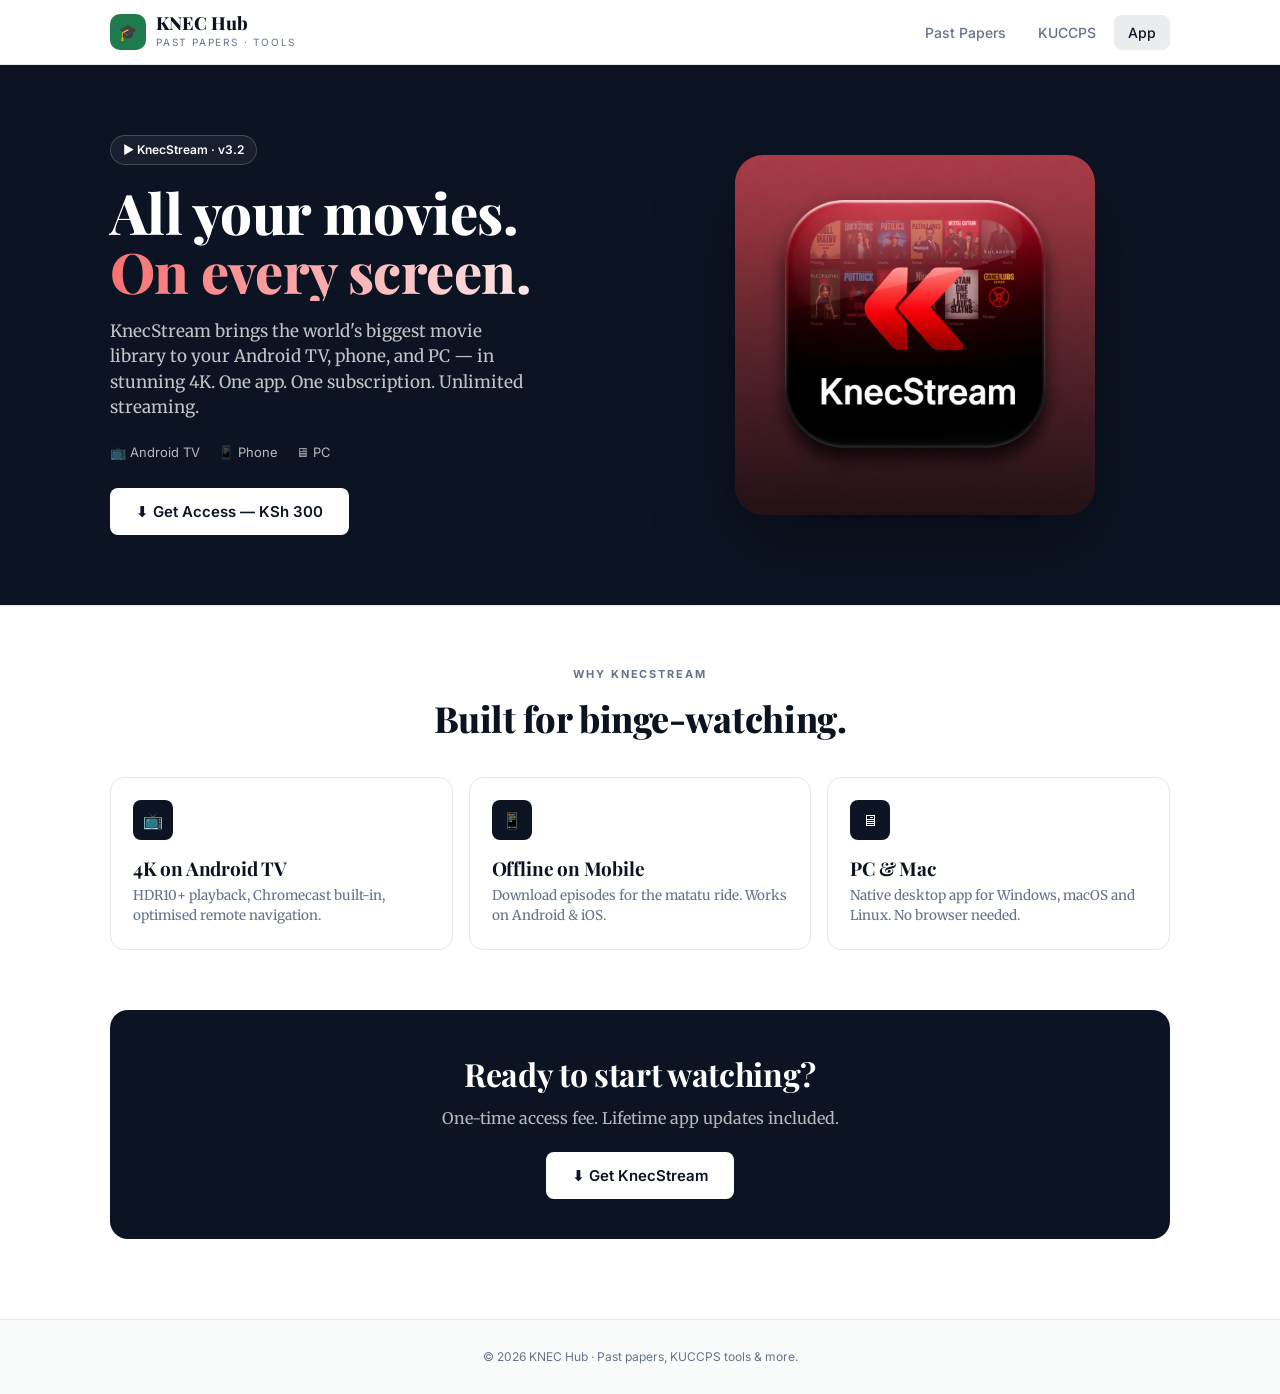
==== app.html @ 2551f66b "Add files via upload" ====
<!doctype html>
<html lang="en">
<head>
<meta charset="utf-8" />
<meta name="viewport" content="width=device-width,initial-scale=1" />
<title>KnecStream — Movies App for Android TV, Phone & PC | KNEC Hub</title>
<meta name="description" content="KnecStream — stream movies and series on Android TV, Android phone, iOS and PC. Premium streaming app from KNEC Hub." />
<link rel="stylesheet" href="styles.css" />
</head>
<body>

<header class="header">
  <div class="header-inner">
    <a href="index.html" class="logo">
      <div class="logo-mark">🎓</div>
      <div>
        <div class="logo-text">KNEC Hub</div>
        <div class="logo-sub">Past Papers · Tools</div>
      </div>
    </a>
    <nav class="nav">
      <a href="index.html">Past Papers</a>
      <a href="kuccps.html">KUCCPS</a>
      <a href="app.html" class="active stream">App</a>
    </nav>
  </div>
</header>

<section class="hero stream-hero">
  <div class="stream-hero-grid">
    <div>
      <div class="stream-pill">▶ KnecStream · v3.2</div>
      <h1>All your movies. <span class="grad">On every screen.</span></h1>
      <p class="serif">KnecStream brings the world's biggest movie library to your Android TV, phone, and PC — in stunning 4K. One app. One subscription. Unlimited streaming.</p>
      <div class="stream-icons">
        <span>📺 Android TV</span>
        <span>📱 Phone</span>
        <span>🖥 PC</span>
      </div>
      <button class="btn btn-stream btn-lg" data-stream-pay style="margin-top:26px">⬇ Get Access — KSh 300</button>
    </div>
    <div class="stream-img-wrap">
      <img src="knecstream.jpg" alt="KnecStream movie app icon" loading="lazy" />
    </div>
  </div>
</section>

<main class="container" style="padding-top:60px">
  <div style="text-align:center">
    <div class="eyebrow" style="color:var(--muted-fg)">Why KnecStream</div>
    <h2 style="font-size:clamp(26px,3vw,36px);font-weight:800;margin:8px 0 0">Built for binge-watching.</h2>
  </div>

  <div class="feature-grid">
    <div class="feature-card">
      <div class="icon-box">📺</div>
      <h3>4K on Android TV</h3>
      <p>HDR10+ playback, Chromecast built-in, optimised remote navigation.</p>
    </div>
    <div class="feature-card">
      <div class="icon-box">📱</div>
      <h3>Offline on Mobile</h3>
      <p>Download episodes for the matatu ride. Works on Android & iOS.</p>
    </div>
    <div class="feature-card">
      <div class="icon-box">🖥</div>
      <h3>PC & Mac</h3>
      <p>Native desktop app for Windows, macOS and Linux. No browser needed.</p>
    </div>
  </div>

  <div class="cta-block">
    <h3>Ready to start watching?</h3>
    <p>One-time access fee. Lifetime app updates included.</p>
    <button class="btn btn-stream btn-lg" data-stream-pay style="margin-top:22px">⬇ Get KnecStream</button>
  </div>
</main>

<footer class="footer">
  © <span id="yr"></span> KNEC Hub · Past papers, KUCCPS tools & more.
</footer>

<script>document.getElementById("yr").textContent = new Date().getFullYear();</script>
<script src="script.js"></script>
</body>
</html>
---- styles.css ----
/* KNEC Hub — static styles */
@import url('https://fonts.googleapis.com/css2?family=Playfair+Display:wght@600;700;800;900&family=Merriweather:wght@400;700&family=Inter:wght@400;500;600;700&display=swap');

:root {
  --bg: #ffffff;
  --fg: #0b1220;
  --muted: #f3f4f6;
  --muted-fg: #64748b;
  --border: #e5e7eb;
  --card: #ffffff;
  --knec: #1f7a4d;       /* green */
  --knec-fg: #ffffff;
  --kuccps: #c0392b;     /* red */
  --kuccps-fg: #ffffff;
  --stream: #0c1424;
  --stream-fg: #ffffff;
  --radius: 10px;
}

* { box-sizing: border-box; }
html, body { margin: 0; padding: 0; }
body {
  font-family: 'Inter', system-ui, -apple-system, sans-serif;
  background: var(--bg);
  color: var(--fg);
  line-height: 1.5;
  -webkit-font-smoothing: antialiased;
}
h1, h2, h3 { font-family: 'Playfair Display', serif; letter-spacing: -0.01em; }
.serif { font-family: 'Merriweather', serif; }

a { color: inherit; text-decoration: none; }
button { font-family: inherit; cursor: pointer; }

/* Header */
.header {
  position: sticky; top: 0; z-index: 40;
  background: rgba(255,255,255,0.85);
  backdrop-filter: blur(10px);
  border-bottom: 1px solid var(--border);
}
.header-inner {
  max-width: 1100px; margin: 0 auto;
  display: flex; align-items: center; justify-content: space-between;
  padding: 14px 20px;
}
.logo { display: flex; align-items: center; gap: 10px; }
.logo-mark {
  width: 36px; height: 36px; border-radius: var(--radius);
  background: var(--knec); color: white;
  display: grid; place-items: center; font-weight: 700;
}
.logo-text { font-family: 'Playfair Display'; font-weight: 800; font-size: 18px; line-height: 1; }
.logo-sub { font-size: 10px; letter-spacing: 0.18em; text-transform: uppercase; color: var(--muted-fg); margin-top: 3px; }
.nav { display: flex; gap: 4px; }
.nav a {
  padding: 7px 14px; border-radius: 8px; font-size: 14px; font-weight: 500;
  color: var(--muted-fg); transition: all .15s;
}
.nav a:hover { color: var(--fg); background: var(--muted); }
.nav a.active.knec { color: var(--knec); background: rgba(31,122,77,0.1); }
.nav a.active.kuccps { color: var(--kuccps); background: rgba(192,57,43,0.1); }
.nav a.active.stream { color: var(--stream); background: rgba(12,20,36,0.08); }

/* Container */
.container { max-width: 1100px; margin: 0 auto; padding: 0 20px; }

/* Hero */
.hero {
  position: relative; overflow: hidden;
  border-bottom: 1px solid var(--border);
}
.hero.knec-hero { background: linear-gradient(135deg, rgba(31,122,77,0.05), #ffffff 60%, rgba(31,122,77,0.04)); }
.hero.kuccps-hero {
  background: linear-gradient(135deg, var(--kuccps), #8b1d12);
  color: var(--kuccps-fg);
}
.hero.stream-hero { background: var(--stream); color: var(--stream-fg); }
.hero-inner { padding: 70px 20px; text-align: center; max-width: 1100px; margin: 0 auto; }
.hero-pill {
  display: inline-flex; align-items: center; gap: 8px;
  border: 1px solid rgba(31,122,77,0.3); background: rgba(31,122,77,0.06);
  color: var(--knec); padding: 5px 12px; border-radius: 999px;
  font-size: 12px; font-weight: 600; margin-bottom: 18px;
}
.hero h1 { font-size: clamp(32px, 5vw, 56px); font-weight: 800; line-height: 1.05; margin: 0 auto; max-width: 800px; }
.hero h1 .accent { display: block; color: var(--knec); margin-top: 8px; }
.hero p { color: var(--muted-fg); max-width: 620px; margin: 18px auto 0; font-size: 17px; }
.hero.kuccps-hero p { color: rgba(255,255,255,0.85); }
.hero-tags { margin-top: 26px; display: flex; flex-wrap: wrap; gap: 10px; justify-content: center; }
.tag { background: var(--muted); padding: 5px 12px; border-radius: 6px; font-size: 13px; color: var(--muted-fg); }

/* Search */
.search-wrap { max-width: 560px; margin: 28px auto 0; }
.search-input {
  width: 100%; padding: 14px 16px 14px 42px;
  border: 1px solid var(--border); border-radius: 12px;
  background: white url("data:image/svg+xml;utf8,<svg xmlns='http://www.w3.org/2000/svg' width='16' height='16' fill='none' stroke='%2364748b' stroke-width='2' viewBox='0 0 24 24'><circle cx='11' cy='11' r='8'/><path d='M21 21l-4.35-4.35'/></svg>") no-repeat 14px center;
  font-size: 14px; box-shadow: 0 1px 2px rgba(0,0,0,0.04);
}
.search-input:focus { outline: 2px solid rgba(31,122,77,0.4); border-color: rgba(31,122,77,0.4); }
.search-results {
  margin-top: 12px; background: var(--card); border: 1px solid var(--border);
  border-radius: 12px; padding: 8px; text-align: left;
  box-shadow: 0 4px 14px rgba(0,0,0,0.04);
}
.search-results .heading { padding: 4px 10px 8px; font-size: 11px; text-transform: uppercase; letter-spacing: 0.08em; color: var(--muted-fg); }
.result-row {
  display: flex; align-items: center; justify-content: space-between; gap: 12px;
  width: 100%; padding: 9px 10px; border-radius: 8px;
  background: none; border: none; text-align: left; font-size: 14px;
}
.result-row:hover { background: rgba(31,122,77,0.05); }
.result-row + .result-row { border-top: 1px solid var(--border); }
.badge {
  background: rgba(31,122,77,0.1); color: var(--knec);
  font-size: 10px; font-weight: 700; padding: 2px 7px; border-radius: 4px;
  margin-right: 8px;
}
.no-result-card {
  width: 100%; text-align: left;
  border: 1px dashed rgba(31,122,77,0.4); background: rgba(31,122,77,0.05);
  padding: 16px; border-radius: 12px;
  display: flex; align-items: flex-start; gap: 12px;
}
.no-result-card:hover { background: rgba(31,122,77,0.1); }
.no-result-icon {
  width: 36px; height: 36px; border-radius: 8px;
  background: var(--knec); color: white; display: grid; place-items: center; flex-shrink: 0;
}
.no-result-body { flex: 1; }
.no-result-title { font-weight: 600; font-size: 14px; }
.no-result-desc { font-size: 12px; color: var(--muted-fg); margin-top: 2px; }
.no-result-cta {
  background: var(--knec); color: white; padding: 7px 14px;
  border-radius: 6px; font-size: 12px; font-weight: 600;
  align-self: center; flex-shrink: 0;
}

/* Section */
.section { padding: 50px 0 0; }
.section-header { display: flex; gap: 14px; align-items: flex-start; margin-bottom: 22px; }
.section-icon {
  width: 38px; height: 38px; border-radius: 10px;
  background: rgba(31,122,77,0.1); color: var(--knec);
  display: grid; place-items: center; flex-shrink: 0;
}
.eyebrow { font-size: 11px; letter-spacing: 0.18em; text-transform: uppercase; color: var(--knec); font-weight: 700; }
.section h2 { font-size: clamp(24px, 3vw, 32px); margin: 4px 0 6px; font-weight: 800; }
.section .desc { color: var(--muted-fg); font-size: 14px; max-width: 600px; }

/* Paper grid */
.paper-grid {
  display: grid;
  grid-template-columns: repeat(2, 1fr);
  gap: 8px;
}
@media (min-width: 640px) { .paper-grid { grid-template-columns: repeat(3, 1fr); } }
@media (min-width: 900px) { .paper-grid { grid-template-columns: repeat(4, 1fr); } }
.paper-chip {
  display: flex; align-items: center; justify-content: space-between; gap: 8px;
  padding: 10px 12px; border: 1px solid var(--border);
  background: var(--card); border-radius: 10px;
  font-size: 13.5px; font-weight: 500; text-align: left;
  color: var(--fg); transition: all .15s;
}
.paper-chip:hover { border-color: rgba(31,122,77,0.4); background: rgba(31,122,77,0.05); color: var(--knec); }
.paper-chip svg { width: 14px; height: 14px; color: var(--muted-fg); flex-shrink: 0; }

/* Buttons */
.btn {
  display: inline-flex; align-items: center; justify-content: center; gap: 8px;
  padding: 12px 22px; border-radius: 8px; font-weight: 600; font-size: 14px;
  border: none; transition: opacity .15s;
}
.btn:hover { opacity: 0.9; }
.btn-knec { background: var(--knec); color: var(--knec-fg); }
.btn-kuccps { background: var(--kuccps); color: var(--kuccps-fg); }
.btn-stream { background: white; color: var(--stream); }
.btn-lg { padding: 14px 26px; font-size: 15px; }
.btn-block { width: 100%; }
.btn-outline { background: white; border: 1px solid var(--border); color: var(--fg); padding: 8px 14px; }

/* KUCCPS tool selector */
.tool-select-wrap {
  max-width: 600px; padding: 18px;
  background: var(--card); border: 1px solid var(--border); border-radius: 14px;
  box-shadow: 0 1px 2px rgba(0,0,0,0.04); margin-bottom: 32px;
}
.tool-select-label { font-size: 11px; text-transform: uppercase; letter-spacing: 0.12em; color: var(--muted-fg); }
.tool-select {
  width: 100%; margin-top: 8px; padding: 13px 14px;
  border: 1px solid var(--border); border-radius: 10px;
  font-size: 15px; background: white; cursor: pointer;
}
.tool-select:focus { outline: 2px solid rgba(192,57,43,0.4); }

/* KUCCPS tool views */
.kuccps-eyebrow { color: var(--kuccps) !important; }
.kuccps-eyebrow + h2 { font-family: 'Playfair Display'; }
.bullet-list { list-style: none; padding: 0; margin: 22px 0 0; }
.bullet-list li {
  display: flex; gap: 10px; align-items: flex-start;
  padding: 4px 0; font-size: 14px;
}
.bullet-list li::before {
  content: ''; width: 6px; height: 6px; border-radius: 50%;
  background: var(--kuccps); margin-top: 8px; flex-shrink: 0;
}
.results-card {
  border: 1px solid var(--border); background: var(--card);
  border-radius: 16px; padding: 30px;
}
.form-grid {
  display: grid; gap: 12px; margin-top: 22px; max-width: 600px;
  grid-template-columns: 1fr;
}
@media (min-width: 600px) { .form-grid { grid-template-columns: 1fr 160px auto; } }
.field label { display: block; font-size: 13px; font-weight: 500; margin-bottom: 6px; }
.field input {
  width: 100%; padding: 10px 12px; font-size: 14px;
  border: 1px solid var(--border); border-radius: 8px;
}
.field input:focus { outline: 2px solid rgba(192,57,43,0.4); border-color: var(--kuccps); }
.placement-msg {
  margin-top: 22px; max-width: 600px;
  border: 1px solid rgba(192,57,43,0.3); background: rgba(192,57,43,0.05);
  padding: 16px 20px; border-radius: 12px;
  display: flex; gap: 12px; font-size: 14px;
}

/* Stream / App page */
.stream-hero-grid {
  max-width: 1100px; margin: 0 auto; padding: 70px 20px;
  display: grid; gap: 40px; align-items: center;
}
@media (min-width: 800px) { .stream-hero-grid { grid-template-columns: 1fr 1fr; } }
.stream-pill {
  display: inline-flex; gap: 8px; align-items: center;
  border: 1px solid rgba(255,255,255,0.2); background: rgba(255,255,255,0.05);
  padding: 5px 12px; border-radius: 999px; font-size: 12px; font-weight: 600;
  margin-bottom: 18px;
}
.stream-hero-grid h1 { font-size: clamp(34px, 5vw, 56px); margin: 0; line-height: 1.05; font-weight: 800; }
.stream-hero-grid h1 .grad {
  display: block;
  background: linear-gradient(90deg, #f87171, #ffffff);
  -webkit-background-clip: text; background-clip: text; color: transparent;
}
.stream-hero-grid p { color: rgba(255,255,255,0.75); margin: 18px 0 0; max-width: 420px; font-family: 'Merriweather'; }
.stream-icons { margin-top: 22px; display: flex; gap: 18px; flex-wrap: wrap; font-size: 13px; color: rgba(255,255,255,0.7); }
.stream-img-wrap { position: relative; }
.stream-img-wrap img { width: 100%; max-width: 360px; margin: 0 auto; display: block; border-radius: 28px; box-shadow: 0 30px 80px rgba(0,0,0,0.4); }
.feature-grid {
  display: grid; gap: 16px; margin-top: 32px;
  grid-template-columns: 1fr;
}
@media (min-width: 700px) { .feature-grid { grid-template-columns: repeat(3, 1fr); } }
.feature-card {
  border: 1px solid var(--border); background: var(--card);
  padding: 22px; border-radius: 14px;
}
.feature-card .icon-box {
  width: 40px; height: 40px; border-radius: 8px;
  background: var(--stream); color: white; display: grid; place-items: center;
}
.feature-card h3 { margin: 14px 0 4px; font-size: 19px; }
.feature-card p { font-size: 13.5px; color: var(--muted-fg); font-family: 'Merriweather'; margin: 0; }
.cta-block {
  margin-top: 60px; background: var(--stream); color: white;
  border-radius: 18px; padding: 40px; text-align: center;
}
.cta-block h3 { font-size: clamp(22px, 3vw, 32px); margin: 0; }
.cta-block p { color: rgba(255,255,255,0.7); margin: 8px 0 0; font-family: 'Merriweather'; }

/* Footer */
.footer {
  border-top: 1px solid var(--border); background: rgba(243,244,246,0.4);
  margin-top: 80px; padding: 28px 20px; text-align: center;
  font-size: 12px; color: var(--muted-fg);
}

/* Modal */
.modal-backdrop {
  position: fixed; inset: 0; background: rgba(0,0,0,0.5);
  display: none; align-items: center; justify-content: center;
  z-index: 100; padding: 16px;
}
.modal-backdrop.open { display: flex; }
.modal {
  background: white; border-radius: 16px; padding: 28px;
  max-width: 440px; width: 100%; box-shadow: 0 20px 60px rgba(0,0,0,0.3);
}
.modal-icon {
  width: 56px; height: 56px; border-radius: 50%;
  background: var(--knec); color: white;
  display: grid; place-items: center; margin: 0 auto 14px;
}
.modal-icon.kuccps { background: var(--kuccps); }
.modal-icon.stream { background: var(--stream); }
.modal h3 { text-align: center; font-size: 24px; margin: 0; }
.modal .modal-desc { text-align: center; color: var(--muted-fg); font-size: 14px; margin: 8px 0 18px; }
.till-card {
  background: var(--muted); border-radius: 12px; padding: 18px;
}
.till-row { display: flex; justify-content: space-between; align-items: center; }
.till-row + .till-row { margin-top: 12px; padding-top: 12px; border-top: 1px solid var(--border); }
.till-amount { font-family: 'Playfair Display'; font-size: 24px; font-weight: 700; }
.till-num { font-family: monospace; font-size: 20px; font-weight: 700; letter-spacing: 1.5px; }
.steps { font-size: 13px; color: var(--muted-fg); padding-left: 22px; margin: 18px 0; line-height: 1.7; }
.steps b { color: var(--fg); font-family: monospace; }

/* Tiny icons (inline SVG via font-color) */
.icn { width: 16px; height: 16px; display: inline-block; vertical-align: middle; }
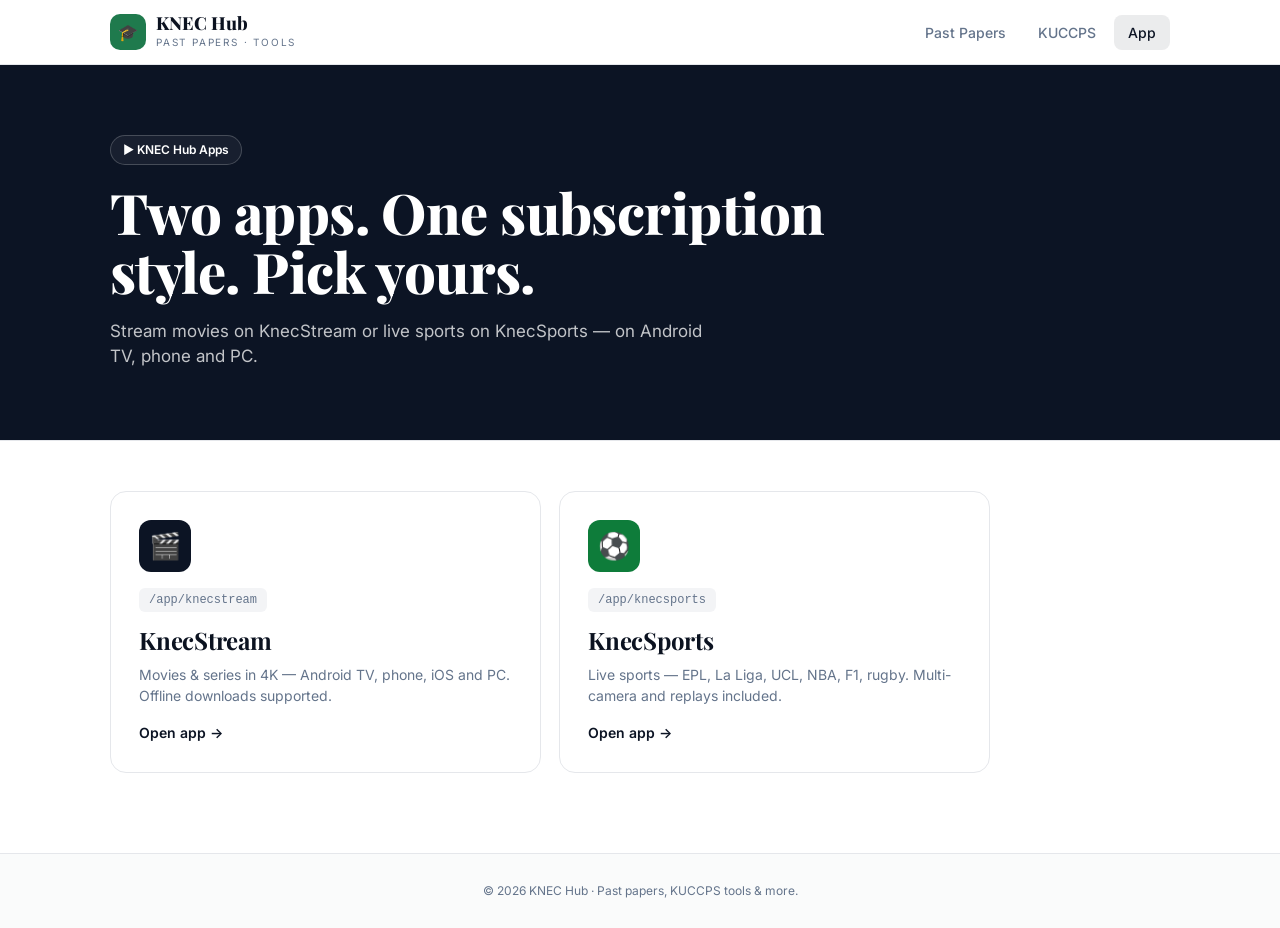
==== commit 281bdcad: "Add files via upload" ====
--- a/app.html
+++ b/app.html
@@ -3,8 +3,8 @@
 <head>
 <meta charset="utf-8" />
 <meta name="viewport" content="width=device-width,initial-scale=1" />
-<title>KnecStream — Movies App for Android TV, Phone & PC | KNEC Hub</title>
-<meta name="description" content="KnecStream — stream movies and series on Android TV, Android phone, iOS and PC. Premium streaming app from KNEC Hub." />
+<title>KNEC Hub Apps — KnecStream & KnecSports</title>
+<meta name="description" content="Premium streaming apps from KNEC Hub — KnecStream for movies, KnecSports for live sports." />
 <link rel="stylesheet" href="styles.css" />
 </head>
 <body>
@@ -27,52 +27,29 @@
 </header>
 
 <section class="hero stream-hero">
-  <div class="stream-hero-grid">
-    <div>
-      <div class="stream-pill">▶ KnecStream · v3.2</div>
-      <h1>All your movies. <span class="grad">On every screen.</span></h1>
-      <p class="serif">KnecStream brings the world's biggest movie library to your Android TV, phone, and PC — in stunning 4K. One app. One subscription. Unlimited streaming.</p>
-      <div class="stream-icons">
-        <span>📺 Android TV</span>
-        <span>📱 Phone</span>
-        <span>🖥 PC</span>
-      </div>
-      <button class="btn btn-stream btn-lg" data-stream-pay style="margin-top:26px">⬇ Get Access — KSh 300</button>
-    </div>
-    <div class="stream-img-wrap">
-      <img src="knecstream.jpg" alt="KnecStream movie app icon" loading="lazy" />
-    </div>
+  <div class="hero-inner" style="text-align:left">
+    <div class="stream-pill">▶ KNEC Hub Apps</div>
+    <h1 style="text-align:left;color:white;max-width:800px;margin:0">Two apps. One subscription style. Pick yours.</h1>
+    <p style="text-align:left;margin:18px 0 0;max-width:620px;color:rgba(255,255,255,0.75)">Stream movies on KnecStream or live sports on KnecSports — on Android TV, phone and PC.</p>
   </div>
 </section>
 
-<main class="container" style="padding-top:60px">
-  <div style="text-align:center">
-    <div class="eyebrow" style="color:var(--muted-fg)">Why KnecStream</div>
-    <h2 style="font-size:clamp(26px,3vw,36px);font-weight:800;margin:8px 0 0">Built for binge-watching.</h2>
-  </div>
-
-  <div class="feature-grid">
-    <div class="feature-card">
-      <div class="icon-box">📺</div>
-      <h3>4K on Android TV</h3>
-      <p>HDR10+ playback, Chromecast built-in, optimised remote navigation.</p>
-    </div>
-    <div class="feature-card">
-      <div class="icon-box">📱</div>
-      <h3>Offline on Mobile</h3>
-      <p>Download episodes for the matatu ride. Works on Android & iOS.</p>
-    </div>
-    <div class="feature-card">
-      <div class="icon-box">🖥</div>
-      <h3>PC & Mac</h3>
-      <p>Native desktop app for Windows, macOS and Linux. No browser needed.</p>
-    </div>
-  </div>
-
-  <div class="cta-block">
-    <h3>Ready to start watching?</h3>
-    <p>One-time access fee. Lifetime app updates included.</p>
-    <button class="btn btn-stream btn-lg" data-stream-pay style="margin-top:22px">⬇ Get KnecStream</button>
+<main class="container" style="padding-top:50px">
+  <div class="product-grid">
+    <a class="product-card stream-card" href="app-knecstream.html">
+      <div class="product-icon" style="background:var(--stream)">🎬</div>
+      <div class="product-route">/app/knecstream</div>
+      <h3>KnecStream</h3>
+      <p>Movies & series in 4K — Android TV, phone, iOS and PC. Offline downloads supported.</p>
+      <span class="product-cta">Open app →</span>
+    </a>
+    <a class="product-card stream-card" href="app-knecsports.html">
+      <div class="product-icon" style="background:#0e7c3a">⚽</div>
+      <div class="product-route">/app/knecsports</div>
+      <h3>KnecSports</h3>
+      <p>Live sports — EPL, La Liga, UCL, NBA, F1, rugby. Multi-camera and replays included.</p>
+      <span class="product-cta">Open app →</span>
+    </a>
   </div>
 </main>
 
--- a/styles.css
+++ b/styles.css
@@ -312,3 +312,32 @@
 
 /* Tiny icons (inline SVG via font-color) */
 .icn { width: 16px; height: 16px; display: inline-block; vertical-align: middle; }
+
+/* Product picker grid (used by kuccps.html and app.html) */
+.product-grid {
+  display: grid; gap: 18px; max-width: 880px;
+  grid-template-columns: 1fr;
+}
+@media (min-width: 700px) { .product-grid { grid-template-columns: 1fr 1fr; } }
+.product-card {
+  display: block; padding: 28px;
+  border: 1px solid var(--border); background: var(--card);
+  border-radius: 16px; transition: all .18s;
+  text-decoration: none; color: inherit;
+}
+.product-card:hover { transform: translateY(-3px); box-shadow: 0 18px 40px rgba(0,0,0,0.08); border-color: rgba(0,0,0,0.18); }
+.product-icon {
+  width: 52px; height: 52px; border-radius: 12px;
+  background: var(--kuccps); color: white;
+  display: grid; place-items: center; font-size: 26px;
+}
+.product-route {
+  display: inline-block; margin-top: 16px;
+  font-family: monospace; font-size: 12px;
+  color: var(--muted-fg); background: var(--muted);
+  padding: 3px 10px; border-radius: 6px;
+}
+.product-card h3 { font-size: 24px; margin: 10px 0 6px; }
+.product-card p { color: var(--muted-fg); font-size: 14px; margin: 0 0 14px; }
+.product-cta { font-size: 14px; font-weight: 600; color: var(--kuccps); }
+.stream-card .product-cta { color: var(--stream); }
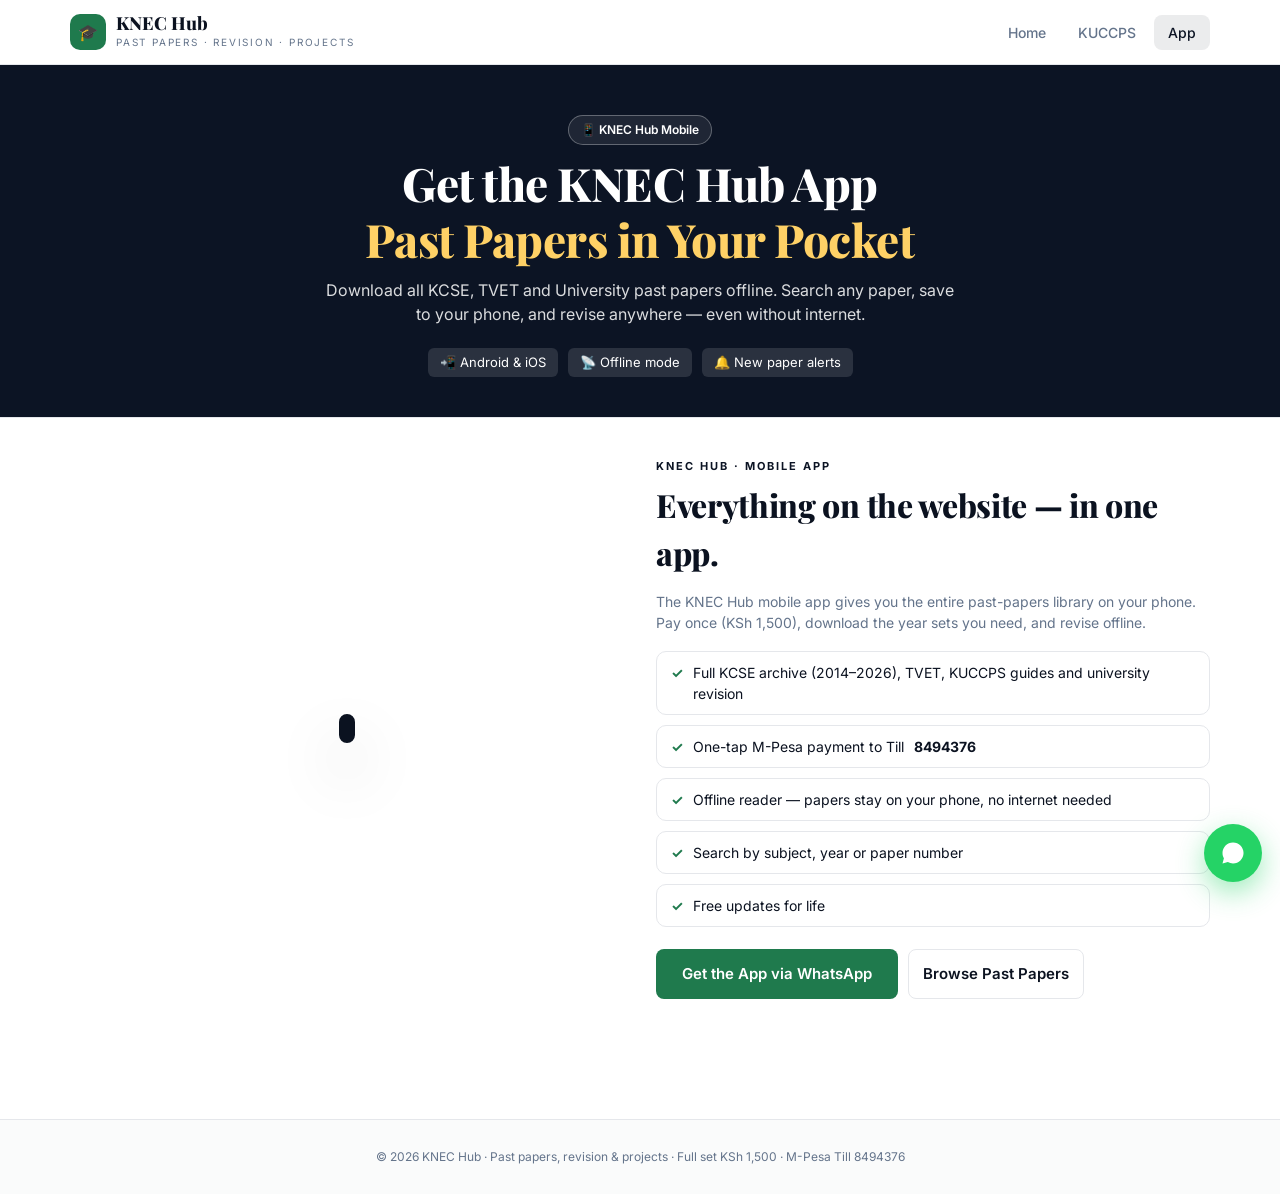
==== commit c964dadc: "Add files via upload" ====
--- a/app.html
+++ b/app.html
@@ -3,11 +3,19 @@
 <head>
 <meta charset="utf-8" />
 <meta name="viewport" content="width=device-width,initial-scale=1" />
-<title>KNEC Hub Apps — KnecStream & KnecSports</title>
-<meta name="description" content="Premium streaming apps from KNEC Hub — KnecStream for movies, KnecSports for live sports." />
+<title>KNEC Hub Mobile App — Past Papers Offline | KNEC Hub</title>
+<meta name="description" content="Download the KNEC Hub mobile app — KCSE, TVET and university past papers offline. KSh 1,500 unlocks the full library." />
+<link rel="icon" type="image/svg+xml" href="favicon.svg" />
+<link rel="apple-touch-icon" href="favicon.svg" />
+<meta property="og:title" content="KNEC Hub Mobile App — Past Papers Offline | KNEC Hub" />
+<meta property="og:description" content="Download the KNEC Hub mobile app — KCSE, TVET and university past papers offline. KSh 1,500 unlocks the full library." />
+<meta property="og:type" content="website" />
+<meta property="og:image" content="preview.jpg" />
+<meta name="twitter:card" content="summary_large_image" />
+<meta name="twitter:image" content="preview.jpg" />
 <link rel="stylesheet" href="styles.css" />
 </head>
-<body>
+<body data-page="app" class="stream-page">
 
 <header class="header">
   <div class="header-inner">
@@ -15,49 +23,65 @@
       <div class="logo-mark">🎓</div>
       <div>
         <div class="logo-text">KNEC Hub</div>
-        <div class="logo-sub">Past Papers · Tools</div>
+        <div class="logo-sub">Past Papers · Revision · Projects</div>
       </div>
     </a>
     <nav class="nav">
-      <a href="index.html">Past Papers</a>
+      <a href="index.html">Home</a>
       <a href="kuccps.html">KUCCPS</a>
       <a href="app.html" class="active stream">App</a>
     </nav>
   </div>
 </header>
 
+<button class="tabs-toggle" id="tabs-toggle" type="button" aria-expanded="false" aria-controls="main-tabs">
+  <span>📑 Browse Sections</span>
+  <span class="caret">▾</span>
+</button>
+
 <section class="hero stream-hero">
-  <div class="hero-inner" style="text-align:left">
-    <div class="stream-pill">▶ KNEC Hub Apps</div>
-    <h1 style="text-align:left;color:white;max-width:800px;margin:0">Two apps. One subscription style. Pick yours.</h1>
-    <p style="text-align:left;margin:18px 0 0;max-width:620px;color:rgba(255,255,255,0.75)">Stream movies on KnecStream or live sports on KnecSports — on Android TV, phone and PC.</p>
+  <div class="hero-inner">
+    <div class="hero-pill">📱 KNEC Hub Mobile</div>
+    <h1>Get the KNEC Hub App<span class="accent">Past Papers in Your Pocket</span></h1>
+    <p>Download all KCSE, TVET and University past papers offline. Search any paper, save to your phone, and revise anywhere — even without internet.</p>
+    <div class="hero-tags">
+      <span class="tag">📲 Android & iOS</span>
+      <span class="tag">📡 Offline mode</span>
+      <span class="tag">🔔 New paper alerts</span>
+    </div>
   </div>
 </section>
 
-<main class="container" style="padding-top:50px">
-  <div class="product-grid">
-    <a class="product-card stream-card" href="app-knecstream.html">
-      <div class="product-icon" style="background:var(--stream)">🎬</div>
-      <div class="product-route">/app/knecstream</div>
-      <h3>KnecStream</h3>
-      <p>Movies & series in 4K — Android TV, phone, iOS and PC. Offline downloads supported.</p>
-      <span class="product-cta">Open app →</span>
-    </a>
-    <a class="product-card stream-card" href="app-knecsports.html">
-      <div class="product-icon" style="background:#0e7c3a">⚽</div>
-      <div class="product-route">/app/knecsports</div>
-      <h3>KnecSports</h3>
-      <p>Live sports — EPL, La Liga, UCL, NBA, F1, rugby. Multi-camera and replays included.</p>
-      <span class="product-cta">Open app →</span>
-    </a>
+<main class="container">
+<section class="section app-promo">
+  <div class="phone-mock"></div>
+  <div>
+    <div class="eyebrow">KNEC Hub · Mobile App</div>
+    <h2 style="font-size:clamp(24px,3vw,32px);margin:6px 0 8px">Everything on the website — in one app.</h2>
+    <p class="desc" style="max-width:none">The KNEC Hub mobile app gives you the entire past-papers library on your phone. Pay once (KSh 1,500), download the year sets you need, and revise offline.</p>
+    <ul class="app-features">
+      <li>Full KCSE archive (2014–2026), TVET, KUCCPS guides and university revision</li>
+      <li>One-tap M-Pesa payment to Till <b>8494376</b></li>
+      <li>Offline reader — papers stay on your phone, no internet needed</li>
+      <li>Search by subject, year or paper number</li>
+      <li>Free updates for life</li>
+    </ul>
+    <div style="margin-top:22px;display:flex;gap:10px;flex-wrap:wrap">
+      <a class="btn btn-knec btn-lg" href="https://wa.me/254734002689?text=Hi%20KNEC%20Hub%2C%20please%20send%20me%20the%20app%20download%20link." target="_blank" rel="noopener">Get the App via WhatsApp</a>
+      <a class="btn btn-outline btn-lg" href="index.html">Browse Past Papers</a>
+    </div>
   </div>
+</section>
 </main>
 
 <footer class="footer">
-  © <span id="yr"></span> KNEC Hub · Past papers, KUCCPS tools & more.
+  © <span id="yr"></span> KNEC Hub · Past papers, revision & projects · Full set KSh 1,500 · M-Pesa Till 8494376
 </footer>
 
-<script>document.getElementById("yr").textContent = new Date().getFullYear();</script>
+<a id="wa-float" class="wa-float" target="_blank" rel="noopener" aria-label="WhatsApp assistance">
+  <svg viewBox="0 0 32 32" width="28" height="28" fill="currentColor"><path d="M19.11 17.21c-.3-.15-1.78-.88-2.05-.98-.27-.1-.47-.15-.67.15-.2.3-.77.98-.94 1.18-.17.2-.35.22-.65.07-.3-.15-1.27-.47-2.42-1.5-.9-.8-1.5-1.78-1.67-2.08-.17-.3-.02-.46.13-.6.13-.13.3-.35.45-.52.15-.17.2-.3.3-.5.1-.2.05-.37-.02-.52-.07-.15-.67-1.62-.92-2.22-.24-.58-.49-.5-.67-.51l-.57-.01c-.2 0-.52.07-.79.37-.27.3-1.04 1.02-1.04 2.49 0 1.47 1.07 2.89 1.22 3.09.15.2 2.1 3.2 5.08 4.49.71.31 1.27.49 1.7.63.71.23 1.36.2 1.87.12.57-.08 1.78-.73 2.03-1.43.25-.7.25-1.3.18-1.43-.07-.13-.27-.2-.57-.35zM16.02 4C9.4 4 4 9.4 4 16.02c0 2.12.55 4.18 1.6 6L4 28l6.13-1.6a12 12 0 0 0 5.89 1.5h.01c6.62 0 12.02-5.4 12.02-12.02C28.05 9.4 22.65 4 16.02 4z"/></svg>
+</a>
+
 <script src="script.js"></script>
 </body>
-</html>
+</html>
--- a/styles.css
+++ b/styles.css
@@ -1,4 +1,4 @@
-/* KNEC Hub — static styles */
+/* KNEC Hub — static styles (multi-page edition) */
 @import url('https://fonts.googleapis.com/css2?family=Playfair+Display:wght@600;700;800;900&family=Merriweather:wght@400;700&family=Inter:wght@400;500;600;700&display=swap');
 
 :root {
@@ -8,12 +8,13 @@
   --muted-fg: #64748b;
   --border: #e5e7eb;
   --card: #ffffff;
-  --knec: #1f7a4d;       /* green */
+  --knec: #1f7a4d;
   --knec-fg: #ffffff;
-  --kuccps: #c0392b;     /* red */
+  --kuccps: #c0392b;
   --kuccps-fg: #ffffff;
   --stream: #0c1424;
   --stream-fg: #ffffff;
+  --wa: #25D366;
   --radius: 10px;
 }
 
@@ -28,19 +29,18 @@
 }
 h1, h2, h3 { font-family: 'Playfair Display', serif; letter-spacing: -0.01em; }
 .serif { font-family: 'Merriweather', serif; }
-
 a { color: inherit; text-decoration: none; }
 button { font-family: inherit; cursor: pointer; }
 
 /* Header */
 .header {
   position: sticky; top: 0; z-index: 40;
-  background: rgba(255,255,255,0.85);
+  background: rgba(255,255,255,0.92);
   backdrop-filter: blur(10px);
   border-bottom: 1px solid var(--border);
 }
 .header-inner {
-  max-width: 1100px; margin: 0 auto;
+  max-width: 1180px; margin: 0 auto;
   display: flex; align-items: center; justify-content: space-between;
   padding: 14px 20px;
 }
@@ -52,7 +52,7 @@
 }
 .logo-text { font-family: 'Playfair Display'; font-weight: 800; font-size: 18px; line-height: 1; }
 .logo-sub { font-size: 10px; letter-spacing: 0.18em; text-transform: uppercase; color: var(--muted-fg); margin-top: 3px; }
-.nav { display: flex; gap: 4px; }
+.nav { display: flex; gap: 4px; align-items: center; flex-wrap: wrap; }
 .nav a {
   padding: 7px 14px; border-radius: 8px; font-size: 14px; font-weight: 500;
   color: var(--muted-fg); transition: all .15s;
@@ -62,36 +62,102 @@
 .nav a.active.kuccps { color: var(--kuccps); background: rgba(192,57,43,0.1); }
 .nav a.active.stream { color: var(--stream); background: rgba(12,20,36,0.08); }
 
+/* ===== Vertical Section Sidebar ===== */
+.tabs-toggle {
+  display: none;
+  width: calc(100% - 32px);
+  margin: 14px 16px 0;
+  padding: 12px 16px;
+  background: var(--knec); color: white;
+  border: none; border-radius: 10px;
+  font-size: 14px; font-weight: 600;
+  align-items: center; justify-content: space-between;
+  box-shadow: 0 4px 12px rgba(31,122,77,0.25);
+}
+.tabs-toggle .caret { transition: transform .2s; }
+.tabs-toggle.open .caret { transform: rotate(180deg); }
+
+.layout {
+  display: grid;
+  grid-template-columns: 250px 1fr;
+  gap: 28px;
+  align-items: start;
+  padding-top: 24px;
+}
+.tabs-side {
+  display: flex;
+  flex-direction: column;
+  gap: 6px;
+  position: sticky;
+  top: 84px;
+  background: var(--card);
+  border: 1px solid var(--border);
+  border-radius: 14px;
+  padding: 10px;
+  box-shadow: 0 1px 3px rgba(0,0,0,0.04);
+}
+.tabs-side a.tab {
+  width: 100%;
+  text-align: left;
+  padding: 11px 14px;
+  border: 1px solid transparent;
+  background: transparent;
+  border-radius: 10px;
+  font-size: 13.5px;
+  font-weight: 600;
+  color: var(--muted-fg);
+  transition: all .15s;
+  display: flex; align-items: center; gap: 8px;
+  text-decoration: none;
+}
+.tabs-side a.tab:hover { color: var(--knec); background: rgba(31,122,77,0.06); }
+.tabs-side a.tab.active {
+  color: white;
+  background: var(--knec);
+  border-color: var(--knec);
+  box-shadow: 0 4px 10px rgba(31,122,77,0.25);
+}
+.tabs-content { min-width: 0; }
+
+@media (max-width: 820px) {
+  .tabs-toggle { display: flex; }
+  .layout { grid-template-columns: 1fr; gap: 14px; padding-top: 8px; }
+  .tabs-side { display: none; position: static; margin: 0 16px; }
+  .tabs-side.open { display: flex; }
+  .container.layout { padding-left: 0; padding-right: 0; }
+  .tabs-content { padding: 0 16px; }
+  .nav { gap: 0; }
+  .nav a { padding: 6px 10px; font-size: 13px; }
+}
+
 /* Container */
-.container { max-width: 1100px; margin: 0 auto; padding: 0 20px; }
+.container { max-width: 1180px; margin: 0 auto; padding: 0 20px; }
 
 /* Hero */
-.hero {
-  position: relative; overflow: hidden;
-  border-bottom: 1px solid var(--border);
-}
+.hero { position: relative; overflow: hidden; border-bottom: 1px solid var(--border); }
 .hero.knec-hero { background: linear-gradient(135deg, rgba(31,122,77,0.05), #ffffff 60%, rgba(31,122,77,0.04)); }
-.hero.kuccps-hero {
-  background: linear-gradient(135deg, var(--kuccps), #8b1d12);
-  color: var(--kuccps-fg);
-}
+.hero.kuccps-hero { background: linear-gradient(135deg, var(--kuccps), #8b1d12); color: var(--kuccps-fg); }
 .hero.stream-hero { background: var(--stream); color: var(--stream-fg); }
-.hero-inner { padding: 70px 20px; text-align: center; max-width: 1100px; margin: 0 auto; }
+.hero-inner { padding: 50px 20px 40px; text-align: center; max-width: 1100px; margin: 0 auto; }
 .hero-pill {
   display: inline-flex; align-items: center; gap: 8px;
   border: 1px solid rgba(31,122,77,0.3); background: rgba(31,122,77,0.06);
   color: var(--knec); padding: 5px 12px; border-radius: 999px;
-  font-size: 12px; font-weight: 600; margin-bottom: 18px;
-}
-.hero h1 { font-size: clamp(32px, 5vw, 56px); font-weight: 800; line-height: 1.05; margin: 0 auto; max-width: 800px; }
+  font-size: 12px; font-weight: 600; margin-bottom: 14px;
+}
+.hero.kuccps-hero .hero-pill { border-color: rgba(255,255,255,0.4); background: rgba(255,255,255,0.12); color: #fff; }
+.hero.stream-hero .hero-pill { border-color: rgba(255,255,255,0.3); background: rgba(255,255,255,0.08); color: #fff; }
+.hero h1 { font-size: clamp(28px, 4.5vw, 46px); font-weight: 800; line-height: 1.05; margin: 0 auto; max-width: 820px; }
 .hero h1 .accent { display: block; color: var(--knec); margin-top: 8px; }
-.hero p { color: var(--muted-fg); max-width: 620px; margin: 18px auto 0; font-size: 17px; }
-.hero.kuccps-hero p { color: rgba(255,255,255,0.85); }
-.hero-tags { margin-top: 26px; display: flex; flex-wrap: wrap; gap: 10px; justify-content: center; }
+.hero.kuccps-hero h1 .accent, .hero.stream-hero h1 .accent { color: #ffd166; }
+.hero p { color: var(--muted-fg); max-width: 640px; margin: 14px auto 0; font-size: 16px; }
+.hero.kuccps-hero p, .hero.stream-hero p { color: rgba(255,255,255,0.85); }
+.hero-tags { margin-top: 22px; display: flex; flex-wrap: wrap; gap: 10px; justify-content: center; }
 .tag { background: var(--muted); padding: 5px 12px; border-radius: 6px; font-size: 13px; color: var(--muted-fg); }
+.hero.kuccps-hero .tag, .hero.stream-hero .tag { background: rgba(255,255,255,0.12); color: #fff; }
 
 /* Search */
-.search-wrap { max-width: 560px; margin: 28px auto 0; }
+.search-wrap { max-width: 560px; margin: 22px auto 0; }
 .search-input {
   width: 100%; padding: 14px 16px 14px 42px;
   border: 1px solid var(--border); border-radius: 12px;
@@ -108,7 +174,7 @@
 .result-row {
   display: flex; align-items: center; justify-content: space-between; gap: 12px;
   width: 100%; padding: 9px 10px; border-radius: 8px;
-  background: none; border: none; text-align: left; font-size: 14px;
+  background: none; border: none; text-align: left; font-size: 14px; color: var(--fg);
 }
 .result-row:hover { background: rgba(31,122,77,0.05); }
 .result-row + .result-row { border-top: 1px solid var(--border); }
@@ -117,28 +183,9 @@
   font-size: 10px; font-weight: 700; padding: 2px 7px; border-radius: 4px;
   margin-right: 8px;
 }
-.no-result-card {
-  width: 100%; text-align: left;
-  border: 1px dashed rgba(31,122,77,0.4); background: rgba(31,122,77,0.05);
-  padding: 16px; border-radius: 12px;
-  display: flex; align-items: flex-start; gap: 12px;
-}
-.no-result-card:hover { background: rgba(31,122,77,0.1); }
-.no-result-icon {
-  width: 36px; height: 36px; border-radius: 8px;
-  background: var(--knec); color: white; display: grid; place-items: center; flex-shrink: 0;
-}
-.no-result-body { flex: 1; }
-.no-result-title { font-weight: 600; font-size: 14px; }
-.no-result-desc { font-size: 12px; color: var(--muted-fg); margin-top: 2px; }
-.no-result-cta {
-  background: var(--knec); color: white; padding: 7px 14px;
-  border-radius: 6px; font-size: 12px; font-weight: 600;
-  align-self: center; flex-shrink: 0;
-}
 
 /* Section */
-.section { padding: 50px 0 0; }
+.section { padding: 36px 0 0; }
 .section-header { display: flex; gap: 14px; align-items: flex-start; margin-bottom: 22px; }
 .section-icon {
   width: 38px; height: 38px; border-radius: 10px;
@@ -146,8 +193,8 @@
   display: grid; place-items: center; flex-shrink: 0;
 }
 .eyebrow { font-size: 11px; letter-spacing: 0.18em; text-transform: uppercase; color: var(--knec); font-weight: 700; }
-.section h2 { font-size: clamp(24px, 3vw, 32px); margin: 4px 0 6px; font-weight: 800; }
-.section .desc { color: var(--muted-fg); font-size: 14px; max-width: 600px; }
+.section h2 { font-size: clamp(22px, 3vw, 30px); margin: 4px 0 6px; font-weight: 800; }
+.section .desc { color: var(--muted-fg); font-size: 14px; max-width: 640px; }
 
 /* Paper grid */
 .paper-grid {
@@ -161,8 +208,8 @@
   display: flex; align-items: center; justify-content: space-between; gap: 8px;
   padding: 10px 12px; border: 1px solid var(--border);
   background: var(--card); border-radius: 10px;
-  font-size: 13.5px; font-weight: 500; text-align: left;
-  color: var(--fg); transition: all .15s;
+  font-size: 13px; font-weight: 500; text-align: left;
+  color: var(--fg); transition: all .15s; cursor: pointer;
 }
 .paper-chip:hover { border-color: rgba(31,122,77,0.4); background: rgba(31,122,77,0.05); color: var(--knec); }
 .paper-chip svg { width: 14px; height: 14px; color: var(--muted-fg); flex-shrink: 0; }
@@ -176,16 +223,36 @@
 .btn:hover { opacity: 0.9; }
 .btn-knec { background: var(--knec); color: var(--knec-fg); }
 .btn-kuccps { background: var(--kuccps); color: var(--kuccps-fg); }
-.btn-stream { background: white; color: var(--stream); }
+.btn-stream { background: var(--stream); color: var(--stream-fg); }
 .btn-lg { padding: 14px 26px; font-size: 15px; }
 .btn-block { width: 100%; }
 .btn-outline { background: white; border: 1px solid var(--border); color: var(--fg); padding: 8px 14px; }
 
-/* KUCCPS tool selector */
+/* Bullet list / cards */
+.bullet-list { list-style: none; padding: 0; margin: 22px 0 0; }
+.bullet-list li {
+  display: flex; gap: 10px; align-items: flex-start;
+  padding: 4px 0; font-size: 14px;
+}
+.bullet-list li::before {
+  content: ''; width: 6px; height: 6px; border-radius: 50%;
+  background: var(--knec); margin-top: 8px; flex-shrink: 0;
+}
+.results-card { border: 1px solid var(--border); background: var(--card); border-radius: 16px; padding: 30px; }
+.info-grid { display: grid; grid-template-columns: repeat(auto-fit, minmax(240px, 1fr)); gap: 14px; margin-top: 14px; }
+.info-card {
+  border: 1px solid var(--border); background: var(--card); border-radius: 14px; padding: 18px;
+  transition: all .15s;
+}
+.info-card:hover { border-color: rgba(31,122,77,0.4); transform: translateY(-2px); box-shadow: 0 8px 22px rgba(0,0,0,0.06); }
+.info-card h3 { font-size: 17px; margin: 0 0 6px; }
+.info-card p { font-size: 13.5px; color: var(--muted-fg); margin: 0; }
+
+/* tool select */
 .tool-select-wrap {
-  max-width: 600px; padding: 18px;
+  padding: 18px;
   background: var(--card); border: 1px solid var(--border); border-radius: 14px;
-  box-shadow: 0 1px 2px rgba(0,0,0,0.04); margin-bottom: 32px;
+  box-shadow: 0 1px 2px rgba(0,0,0,0.04); margin-bottom: 8px;
 }
 .tool-select-label { font-size: 11px; text-transform: uppercase; letter-spacing: 0.12em; color: var(--muted-fg); }
 .tool-select {
@@ -193,85 +260,6 @@
   border: 1px solid var(--border); border-radius: 10px;
   font-size: 15px; background: white; cursor: pointer;
 }
-.tool-select:focus { outline: 2px solid rgba(192,57,43,0.4); }
-
-/* KUCCPS tool views */
-.kuccps-eyebrow { color: var(--kuccps) !important; }
-.kuccps-eyebrow + h2 { font-family: 'Playfair Display'; }
-.bullet-list { list-style: none; padding: 0; margin: 22px 0 0; }
-.bullet-list li {
-  display: flex; gap: 10px; align-items: flex-start;
-  padding: 4px 0; font-size: 14px;
-}
-.bullet-list li::before {
-  content: ''; width: 6px; height: 6px; border-radius: 50%;
-  background: var(--kuccps); margin-top: 8px; flex-shrink: 0;
-}
-.results-card {
-  border: 1px solid var(--border); background: var(--card);
-  border-radius: 16px; padding: 30px;
-}
-.form-grid {
-  display: grid; gap: 12px; margin-top: 22px; max-width: 600px;
-  grid-template-columns: 1fr;
-}
-@media (min-width: 600px) { .form-grid { grid-template-columns: 1fr 160px auto; } }
-.field label { display: block; font-size: 13px; font-weight: 500; margin-bottom: 6px; }
-.field input {
-  width: 100%; padding: 10px 12px; font-size: 14px;
-  border: 1px solid var(--border); border-radius: 8px;
-}
-.field input:focus { outline: 2px solid rgba(192,57,43,0.4); border-color: var(--kuccps); }
-.placement-msg {
-  margin-top: 22px; max-width: 600px;
-  border: 1px solid rgba(192,57,43,0.3); background: rgba(192,57,43,0.05);
-  padding: 16px 20px; border-radius: 12px;
-  display: flex; gap: 12px; font-size: 14px;
-}
-
-/* Stream / App page */
-.stream-hero-grid {
-  max-width: 1100px; margin: 0 auto; padding: 70px 20px;
-  display: grid; gap: 40px; align-items: center;
-}
-@media (min-width: 800px) { .stream-hero-grid { grid-template-columns: 1fr 1fr; } }
-.stream-pill {
-  display: inline-flex; gap: 8px; align-items: center;
-  border: 1px solid rgba(255,255,255,0.2); background: rgba(255,255,255,0.05);
-  padding: 5px 12px; border-radius: 999px; font-size: 12px; font-weight: 600;
-  margin-bottom: 18px;
-}
-.stream-hero-grid h1 { font-size: clamp(34px, 5vw, 56px); margin: 0; line-height: 1.05; font-weight: 800; }
-.stream-hero-grid h1 .grad {
-  display: block;
-  background: linear-gradient(90deg, #f87171, #ffffff);
-  -webkit-background-clip: text; background-clip: text; color: transparent;
-}
-.stream-hero-grid p { color: rgba(255,255,255,0.75); margin: 18px 0 0; max-width: 420px; font-family: 'Merriweather'; }
-.stream-icons { margin-top: 22px; display: flex; gap: 18px; flex-wrap: wrap; font-size: 13px; color: rgba(255,255,255,0.7); }
-.stream-img-wrap { position: relative; }
-.stream-img-wrap img { width: 100%; max-width: 360px; margin: 0 auto; display: block; border-radius: 28px; box-shadow: 0 30px 80px rgba(0,0,0,0.4); }
-.feature-grid {
-  display: grid; gap: 16px; margin-top: 32px;
-  grid-template-columns: 1fr;
-}
-@media (min-width: 700px) { .feature-grid { grid-template-columns: repeat(3, 1fr); } }
-.feature-card {
-  border: 1px solid var(--border); background: var(--card);
-  padding: 22px; border-radius: 14px;
-}
-.feature-card .icon-box {
-  width: 40px; height: 40px; border-radius: 8px;
-  background: var(--stream); color: white; display: grid; place-items: center;
-}
-.feature-card h3 { margin: 14px 0 4px; font-size: 19px; }
-.feature-card p { font-size: 13.5px; color: var(--muted-fg); font-family: 'Merriweather'; margin: 0; }
-.cta-block {
-  margin-top: 60px; background: var(--stream); color: white;
-  border-radius: 18px; padding: 40px; text-align: center;
-}
-.cta-block h3 { font-size: clamp(22px, 3vw, 32px); margin: 0; }
-.cta-block p { color: rgba(255,255,255,0.7); margin: 8px 0 0; font-family: 'Merriweather'; }
 
 /* Footer */
 .footer {
@@ -280,64 +268,149 @@
   font-size: 12px; color: var(--muted-fg);
 }
 
-/* Modal */
+/* ===== Modal (M-Pesa pay) ===== */
 .modal-backdrop {
-  position: fixed; inset: 0; background: rgba(0,0,0,0.5);
+  position: fixed; inset: 0; background: rgba(0,0,0,0.55);
   display: none; align-items: center; justify-content: center;
   z-index: 100; padding: 16px;
 }
 .modal-backdrop.open { display: flex; }
 .modal {
-  background: white; border-radius: 16px; padding: 28px;
-  max-width: 440px; width: 100%; box-shadow: 0 20px 60px rgba(0,0,0,0.3);
+  background: white; border-radius: 16px; padding: 26px;
+  max-width: 480px; width: 100%; box-shadow: 0 20px 60px rgba(0,0,0,0.3);
+  max-height: 92vh; overflow-y: auto;
 }
 .modal-icon {
   width: 56px; height: 56px; border-radius: 50%;
   background: var(--knec); color: white;
   display: grid; place-items: center; margin: 0 auto 14px;
-}
-.modal-icon.kuccps { background: var(--kuccps); }
-.modal-icon.stream { background: var(--stream); }
-.modal h3 { text-align: center; font-size: 24px; margin: 0; }
-.modal .modal-desc { text-align: center; color: var(--muted-fg); font-size: 14px; margin: 8px 0 18px; }
-.till-card {
-  background: var(--muted); border-radius: 12px; padding: 18px;
-}
-.till-row { display: flex; justify-content: space-between; align-items: center; }
+  font-size: 26px;
+}
+.modal h3 { text-align: center; font-size: 22px; margin: 0; }
+.modal .modal-desc { text-align: center; color: var(--muted-fg); font-size: 14px; margin: 8px 0 14px; }
+
+/* Blurred paper preview inside the modal */
+.paper-preview {
+  position: relative; border-radius: 12px; overflow: hidden;
+  margin: 0 0 16px; aspect-ratio: 16/10; background: #1a1a1a;
+  border: 1px solid var(--border);
+}
+.paper-preview img {
+  width: 100%; height: 100%; object-fit: cover;
+  filter: blur(8px) brightness(0.85); transform: scale(1.06);
+}
+.paper-preview .lock-overlay {
+  position: absolute; inset: 0;
+  display: flex; flex-direction: column; align-items: center; justify-content: center;
+  gap: 6px; color: white; text-shadow: 0 1px 4px rgba(0,0,0,0.6);
+}
+.paper-preview .lock-overlay .lock-icon { font-size: 28px; }
+.paper-preview .lock-overlay .lock-label { font-size: 12.5px; font-weight: 600; letter-spacing: 0.04em; }
+.paper-preview .preview-tag {
+  position: absolute; top: 10px; left: 10px;
+  background: rgba(0,0,0,0.55); color: #fff; font-size: 10.5px;
+  padding: 3px 8px; border-radius: 999px; font-weight: 600; letter-spacing: 0.05em;
+}
+
+.till-card { background: var(--muted); border-radius: 12px; padding: 18px; }
+.till-row { display: flex; justify-content: space-between; align-items: center; gap: 10px; }
 .till-row + .till-row { margin-top: 12px; padding-top: 12px; border-top: 1px solid var(--border); }
 .till-amount { font-family: 'Playfair Display'; font-size: 24px; font-weight: 700; }
 .till-num { font-family: monospace; font-size: 20px; font-weight: 700; letter-spacing: 1.5px; }
-.steps { font-size: 13px; color: var(--muted-fg); padding-left: 22px; margin: 18px 0; line-height: 1.7; }
+.steps { font-size: 13px; color: var(--muted-fg); padding-left: 22px; margin: 16px 0; line-height: 1.7; }
 .steps b { color: var(--fg); font-family: monospace; }
 
-/* Tiny icons (inline SVG via font-color) */
-.icn { width: 16px; height: 16px; display: inline-block; vertical-align: middle; }
-
-/* Product picker grid (used by kuccps.html and app.html) */
-.product-grid {
-  display: grid; gap: 18px; max-width: 880px;
-  grid-template-columns: 1fr;
-}
-@media (min-width: 700px) { .product-grid { grid-template-columns: 1fr 1fr; } }
-.product-card {
-  display: block; padding: 28px;
-  border: 1px solid var(--border); background: var(--card);
-  border-radius: 16px; transition: all .18s;
-  text-decoration: none; color: inherit;
-}
-.product-card:hover { transform: translateY(-3px); box-shadow: 0 18px 40px rgba(0,0,0,0.08); border-color: rgba(0,0,0,0.18); }
-.product-icon {
-  width: 52px; height: 52px; border-radius: 12px;
-  background: var(--kuccps); color: white;
-  display: grid; place-items: center; font-size: 26px;
-}
-.product-route {
-  display: inline-block; margin-top: 16px;
-  font-family: monospace; font-size: 12px;
-  color: var(--muted-fg); background: var(--muted);
-  padding: 3px 10px; border-radius: 6px;
-}
-.product-card h3 { font-size: 24px; margin: 10px 0 6px; }
-.product-card p { color: var(--muted-fg); font-size: 14px; margin: 0 0 14px; }
-.product-cta { font-size: 14px; font-weight: 600; color: var(--kuccps); }
-.stream-card .product-cta { color: var(--stream); }
+.mpesa-label { display:block; font-size: 13px; font-weight: 600; margin: 6px 0 6px; }
+.mpesa-input {
+  width: 100%; padding: 12px; font-size: 13px; min-height: 92px;
+  border: 1px solid var(--border); border-radius: 10px; resize: vertical;
+  font-family: monospace;
+}
+.mpesa-input:focus { outline: 2px solid rgba(31,122,77,0.35); border-color: var(--knec); }
+.mpesa-hint { font-size: 12px; color: var(--muted-fg); margin: 6px 0 14px; }
+.mpesa-error { color: #b91c1c; font-size: 12.5px; margin: -6px 0 10px; display: none; }
+.mpesa-success {
+  background: rgba(31,122,77,0.08); border: 1px solid rgba(31,122,77,0.3);
+  border-radius: 12px; padding: 14px; font-size: 14px; color: var(--knec);
+  display: none; margin-top: 10px;
+}
+.mpesa-success a { color: var(--knec); font-weight: 600; text-decoration: underline; }
+
+/* ===== Floating WhatsApp button ===== */
+.wa-float {
+  position: fixed; right: 18px; bottom: 18px; z-index: 90;
+  width: 58px; height: 58px; border-radius: 50%;
+  background: var(--wa); color: white;
+  display: grid; place-items: center;
+  box-shadow: 0 10px 28px rgba(37,211,102,0.45);
+  transition: transform .15s;
+}
+.wa-float:hover { transform: scale(1.06); }
+.wa-float::after {
+  content: "Need help? Chat us";
+  position: absolute; right: 70px; top: 50%; transform: translateY(-50%);
+  background: #111; color: white; font-size: 12px; padding: 6px 10px;
+  border-radius: 6px; white-space: nowrap; opacity: 0; pointer-events: none;
+  transition: opacity .15s;
+}
+.wa-float:hover::after { opacity: 1; }
+@media (max-width: 480px) {
+  .wa-float::after { display: none; }
+}
+
+/* ===== KUCCPS / App page polish ===== */
+.kuccps-page .section-icon { background: rgba(192,57,43,0.1); color: var(--kuccps); }
+.kuccps-page .eyebrow { color: var(--kuccps); }
+.kuccps-page .badge { background: rgba(192,57,43,0.1); color: var(--kuccps); }
+.kuccps-page .paper-chip:hover { border-color: rgba(192,57,43,0.4); background: rgba(192,57,43,0.05); color: var(--kuccps); }
+
+.stream-page .section-icon { background: rgba(12,20,36,0.08); color: var(--stream); }
+.stream-page .eyebrow { color: var(--stream); }
+
+/* App promo (App page) */
+.app-promo {
+  display: grid; grid-template-columns: 1fr 1fr; gap: 32px; align-items: center;
+  padding: 40px 0;
+}
+.app-promo .phone-mock {
+  background: linear-gradient(160deg, #1f7a4d, #0c1424);
+  border-radius: 36px; aspect-ratio: 9/16; max-width: 280px; margin: 0 auto;
+  position: relative; overflow: hidden;
+  box-shadow: 0 30px 60px rgba(0,0,0,0.25);
+  border: 8px solid #0b1220;
+}
+.app-promo .phone-mock::before {
+  content: '🎓 KNEC Hub'; position: absolute; top: 50%; left: 50%;
+  transform: translate(-50%,-50%); color: #fff; font-family: 'Playfair Display';
+  font-size: 26px; font-weight: 800; text-align: center;
+}
+.app-features { list-style: none; padding: 0; margin: 18px 0 0; display: grid; gap: 10px; }
+.app-features li {
+  display: flex; gap: 10px; align-items: flex-start; font-size: 14px;
+  padding: 10px 14px; border: 1px solid var(--border); border-radius: 10px; background: var(--card);
+}
+.app-features li::before { content: '✓'; color: var(--knec); font-weight: 700; }
+@media (max-width: 720px) {
+  .app-promo { grid-template-columns: 1fr; gap: 22px; padding: 24px 0; }
+  .app-promo .phone-mock { max-width: 220px; }
+}
+
+/* ===== Extra mobile polish ===== */
+@media (max-width: 640px) {
+  .header-inner { padding: 12px 16px; }
+  .logo-sub { display: none; }
+  .hero-inner { padding: 32px 16px 28px; }
+  .hero h1 { font-size: clamp(24px, 7vw, 32px); }
+  .hero p { font-size: 15px; }
+  .section { padding: 28px 0 0; }
+  .section-header { gap: 10px; margin-bottom: 16px; }
+  .section h2 { font-size: 20px; }
+  .paper-grid { grid-template-columns: 1fr; }
+  .paper-chip { padding: 12px 14px; font-size: 14px; }
+  .results-card { padding: 20px; }
+  .modal { padding: 20px; border-radius: 14px; }
+  .modal h3 { font-size: 19px; }
+  .till-amount { font-size: 20px; }
+  .till-num { font-size: 17px; }
+  .wa-float { width: 54px; height: 54px; right: 14px; bottom: 14px; }
+}
